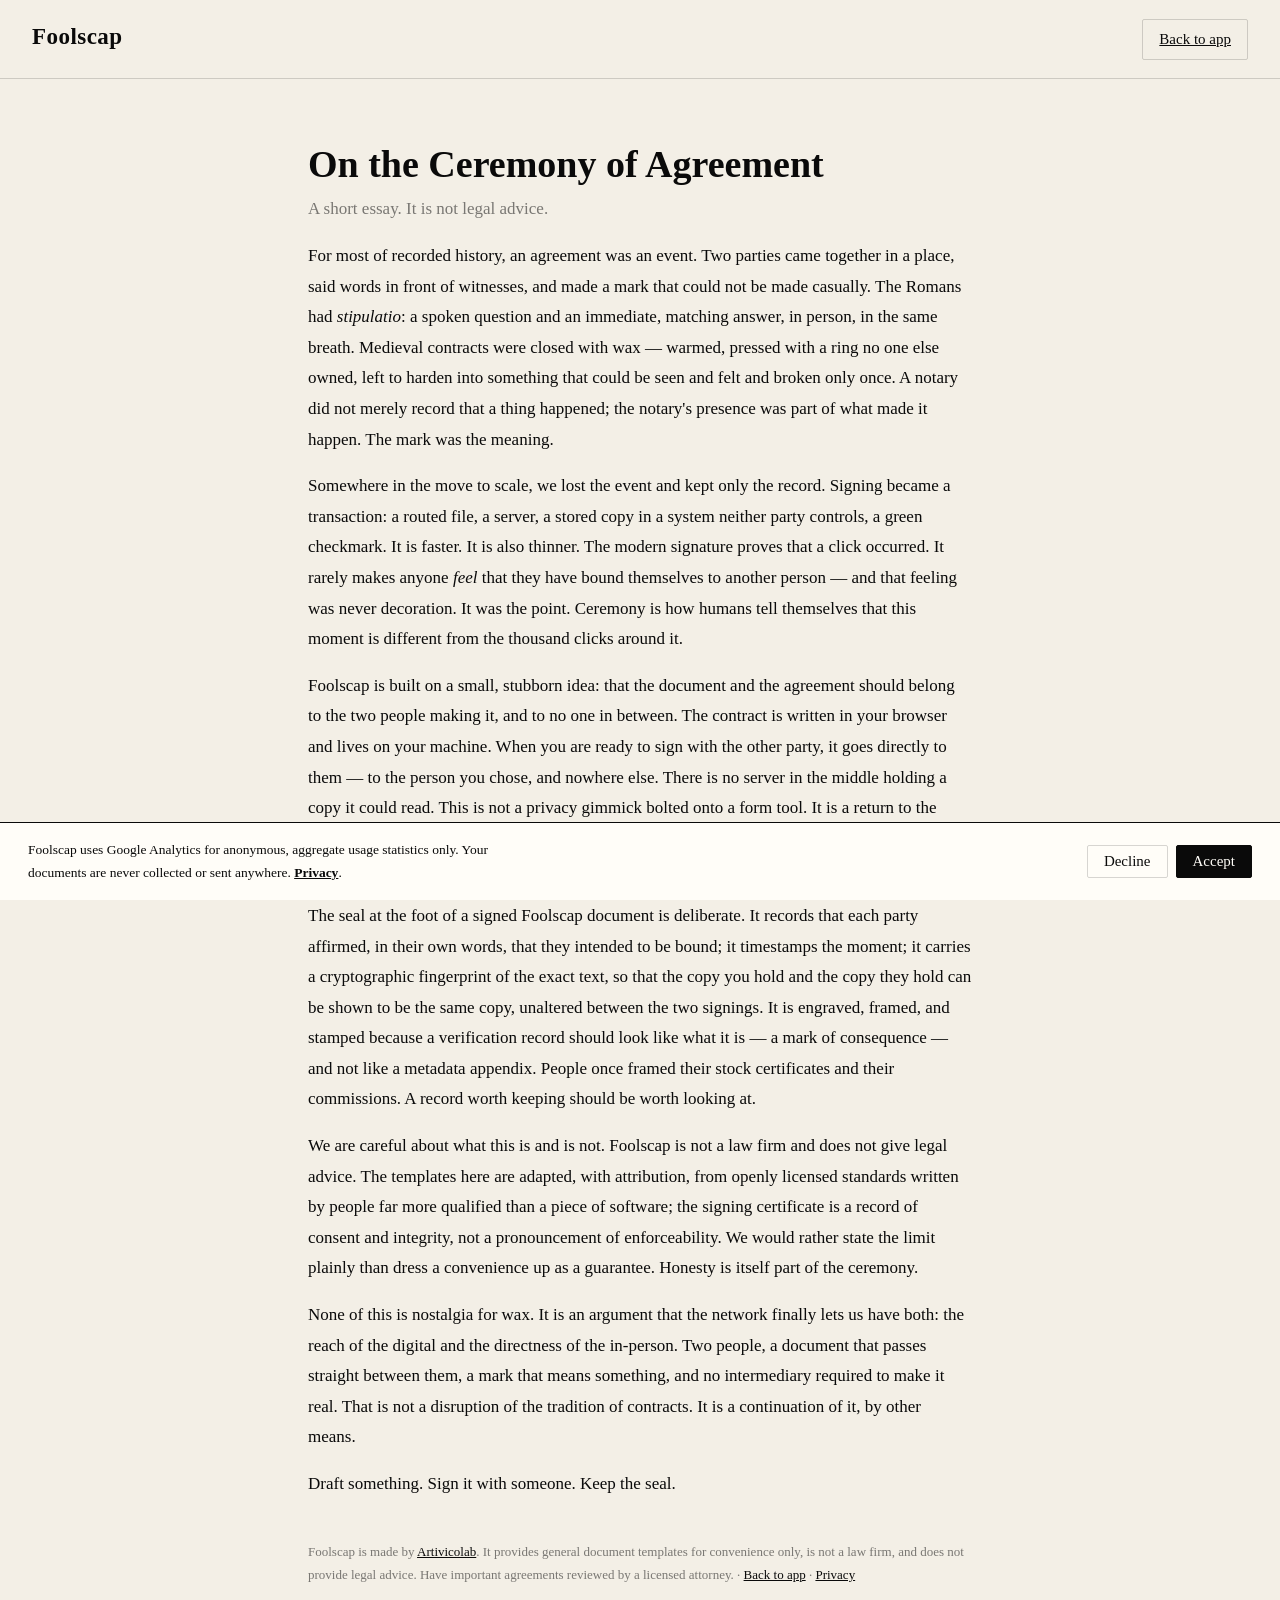
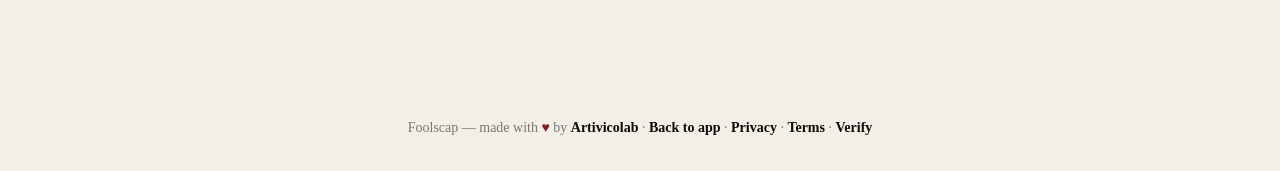
==== about.html @ e0a0ef0a "Initial commit: Foolscap serverless contract builder + P2P live signing Static, no-build, no-depende" ====
<!doctype html>
<html lang="en" class="no-js">
<head>
<meta charset="utf-8">
<meta name="viewport" content="width=device-width, initial-scale=1">
<script>document.documentElement.classList.replace('no-js','js')</script>
<title>On the Ceremony of Agreement — Foolscap</title>
<meta name="description" content="An essay on contracts as ceremony — from wax seals and notarial marks to a signature that passes directly between two people.">
<link rel="stylesheet" href="css/style.css">
<!-- Google Analytics 4. Replace G-XXXXXXXXXX with your real Measurement ID. -->
<script async src="https://www.googletagmanager.com/gtag/js?id=G-XXXXXXXXXX"></script>
<script>
window.dataLayer = window.dataLayer || [];
function gtag(){ dataLayer.push(arguments); }
gtag('js', new Date());
gtag('consent', 'default', { analytics_storage: 'denied' });
try { if (localStorage.getItem('foolscap:consent') === 'granted') gtag('consent', 'update', { analytics_storage: 'granted' }); } catch (e) {}
gtag('config', 'G-XXXXXXXXXX', { anonymize_ip: true });
</script>
<script src="js/consent.js" defer></script>
</head>
<body>

<header class="topbar">
  <a class="logo" href="index.html">Foolscap</a>
  <nav class="topnav">
    <a class="btn" href="index.html">Back to app</a>
  </nav>
</header>

<main class="legal">
  <h1>On the Ceremony of Agreement</h1>
  <p class="muted">A short essay. It is not legal advice.</p>

  <p>For most of recorded history, an agreement was an event. Two parties came together in a place, said words in front of witnesses, and made a mark that could not be made casually. The Romans had <em>stipulatio</em>: a spoken question and an immediate, matching answer, in person, in the same breath. Medieval contracts were closed with wax — warmed, pressed with a ring no one else owned, left to harden into something that could be seen and felt and broken only once. A notary did not merely record that a thing happened; the notary's presence was part of what made it happen. The mark was the meaning.</p>

  <p>Somewhere in the move to scale, we lost the event and kept only the record. Signing became a transaction: a routed file, a server, a stored copy in a system neither party controls, a green checkmark. It is faster. It is also thinner. The modern signature proves that a click occurred. It rarely makes anyone <em>feel</em> that they have bound themselves to another person — and that feeling was never decoration. It was the point. Ceremony is how humans tell themselves that this moment is different from the thousand clicks around it.</p>

  <p>Foolscap is built on a small, stubborn idea: that the document and the agreement should belong to the two people making it, and to no one in between. The contract is written in your browser and lives on your machine. When you are ready to sign with the other party, it goes directly to them — to the person you chose, and nowhere else. There is no server in the middle holding a copy it could read. This is not a privacy gimmick bolted onto a form tool. It is a return to the older shape of the thing: an agreement is between the parties, witnessed by the parties, kept by the parties.</p>

  <p>The seal at the foot of a signed Foolscap document is deliberate. It records that each party affirmed, in their own words, that they intended to be bound; it timestamps the moment; it carries a cryptographic fingerprint of the exact text, so that the copy you hold and the copy they hold can be shown to be the same copy, unaltered between the two signings. It is engraved, framed, and stamped because a verification record should look like what it is — a mark of consequence — and not like a metadata appendix. People once framed their stock certificates and their commissions. A record worth keeping should be worth looking at.</p>

  <p>We are careful about what this is and is not. Foolscap is not a law firm and does not give legal advice. The templates here are adapted, with attribution, from openly licensed standards written by people far more qualified than a piece of software; the signing certificate is a record of consent and integrity, not a pronouncement of enforceability. We would rather state the limit plainly than dress a convenience up as a guarantee. Honesty is itself part of the ceremony.</p>

  <p>None of this is nostalgia for wax. It is an argument that the network finally lets us have both: the reach of the digital and the directness of the in-person. Two people, a document that passes straight between them, a mark that means something, and no intermediary required to make it real. That is not a disruption of the tradition of contracts. It is a continuation of it, by other means.</p>

  <p>Draft something. Sign it with someone. Keep the seal.</p>

  <p class="muted" style="font-size:13px;margin-top:40px">Foolscap is made by <a href="https://artivicolab.com" target="_blank" rel="noopener noreferrer">Artivicolab</a>. It provides general document templates for convenience only, is not a law firm, and does not provide legal advice. Have important agreements reviewed by a licensed attorney. · <a href="index.html">Back to app</a> · <a href="privacy.html">Privacy</a></p>
</main>

<footer class="sitefoot">
  <p class="madeby">Foolscap — made with <span class="heart" aria-hidden="true">♥</span> by <a href="https://artivicolab.com" target="_blank" rel="noopener noreferrer">Artivicolab</a> · <a href="index.html">Back to app</a> · <a href="privacy.html">Privacy</a>  · <a href="terms.html">Terms</a> · <a href="verify.html">Verify</a></p>
</footer>
</body>
</html>
---- css/style.css ----
/* Foolscap — a ceremony that produces a document.
   Design system: serif everywhere, near-black on warm off-white, ONE accent
   (the seal) and nothing else, weight in the motion. Restraint as the language. */

:root {
  --paper: #fffdf8;          /* the sheet */
  --bg: #f3efe6;             /* around the sheet */
  --ink: #0a0a0a;            /* near-pure black */
  --muted: rgba(10, 10, 9, 0.52);
  --faint: rgba(10, 10, 9, 0.30);
  --line: rgba(10, 10, 9, 0.16);
  --seal: #7c1f1f;           /* the ONE accent — used only on the seal */
  --field: rgba(10, 10, 9, 0.045);

  /* Serif is the system. Sans/mono only for tabular + technical marks. */
  --serif: "Iowan Old Style", "Hoefler Text", "Sorts Mill Goudy", "Times New Roman", Georgia, serif;
  --mono: "SFMono-Regular", ui-monospace, Menlo, "Liberation Mono", monospace;

  /* Weight, not bounce. Like closing the cover of a book. */
  --ease-heavy: cubic-bezier(0.16, 1, 0.3, 1);
  --slow: 720ms;
}

* { box-sizing: border-box; }
[hidden] { display: none !important; }

/* Scrollbars in the editorial monochrome theme — thin, inky, unobtrusive. */
* { scrollbar-width: thin; scrollbar-color: rgba(10, 10, 9, 0.3) transparent; }
::-webkit-scrollbar { width: 11px; height: 11px; }
::-webkit-scrollbar-track { background: transparent; }
::-webkit-scrollbar-thumb {
  background: rgba(10, 10, 9, 0.24);
  border: 3px solid var(--bg);
  border-radius: 999px;
  background-clip: padding-box;
}
::-webkit-scrollbar-thumb:hover { background: rgba(10, 10, 9, 0.45); }
::-webkit-scrollbar-corner { background: transparent; }

html { background: var(--bg); min-height: 100%; }
html, body { margin: 0; padding: 0; }

body {
  background: var(--bg);
  color: var(--ink);
  font-family: var(--serif);
  font-size: 17px;
  line-height: 1.65;
  -webkit-font-smoothing: antialiased;
  text-rendering: optimizeLegibility;
  display: flex;
  flex-direction: column;
  min-height: 100dvh;
}
.topbar, .sitefoot { flex: none; }
.picker { flex: 1 0 auto; }

/* No-JS */
html.no-js .topnav,
html.no-js #picker,
html.no-js #builder,
html.no-js #draftsPanel,
html.no-js #sessionPanel,
html.no-js #scrim { display: none !important; }
.noscript-screen { flex: 1 0 auto; max-width: 560px; margin: 72px auto; padding: 0 24px; }
.noscript-screen h1 { font-size: 30px; margin: 0 0 14px; }
.noscript-screen p { color: var(--muted); }

/* Topbar */
.topbar {
  display: flex;
  align-items: baseline;
  justify-content: space-between;
  padding: 18px 32px;
  border-bottom: 1px solid var(--line);
  background: var(--bg);
}
.logo {
  font-family: var(--serif);
  font-size: 23px;
  font-weight: 600;
  letter-spacing: 0.02em;
  color: var(--ink);
  text-decoration: none;
}
.topnav { display: flex; gap: 6px; align-items: center; }

/* Buttons — serif, quiet, ink. No fills except the primary. */
.btn {
  font-family: var(--serif);
  font-size: 15px;
  padding: 7px 16px;
  border-radius: 2px;
  border: 1px solid var(--line);
  background: transparent;
  color: var(--ink);
  cursor: pointer;
  transition: border-color var(--slow) var(--ease-heavy),
              background var(--slow) var(--ease-heavy),
              color var(--slow) var(--ease-heavy);
}
.btn:hover { border-color: var(--ink); }
.btn-primary { background: var(--ink); color: var(--paper); border-color: var(--ink); }
.btn-primary:hover { background: #000; }
.btn-ghost { border-color: transparent; color: var(--muted); }
.btn-ghost:hover { color: var(--ink); }
.muted { color: var(--muted); }

/* Picker */
.picker { max-width: 1320px; margin: 0 auto; padding: 80px 40px; }
.picker-intro h1 {
  font-size: 46px;
  font-weight: 600;
  line-height: 1.12;
  letter-spacing: -0.012em;
  margin: 0 0 16px;
  max-width: 16ch;
}
.picker-intro p { color: var(--muted); margin: 0 0 52px; font-size: 19px; max-width: 56ch; }
.doc-grid { display: grid; grid-template-columns: repeat(4, 1fr); gap: 1px; background: var(--line); border: 1px solid var(--line); }
@media (max-width: 1080px) { .doc-grid { grid-template-columns: repeat(2, 1fr); } }
@media (max-width: 620px) { .doc-grid { grid-template-columns: 1fr; } }
.doc-card {
  text-align: left;
  display: flex;
  flex-direction: column;
  gap: 8px;
  padding: 26px 24px;
  background: var(--bg);
  border: 0;
  cursor: pointer;
  font-family: var(--serif);
  transition: background var(--slow) var(--ease-heavy);
}
.doc-card:hover { background: var(--paper); }
.doc-card-upload { box-shadow: inset 0 0 0 1px var(--faint); }
.doc-card-upload .doc-name::after { content: " ＋"; color: var(--faint); }

.own-tools { margin-bottom: 22px; }
.own-doc { white-space: pre-wrap; min-height: 52vh; outline: none; }
.own-doc:empty::before { content: attr(data-ph); color: var(--muted); font-style: italic; }
.doc-canvas.locked .own-doc { min-height: 0; }
@media print { .own-tools { display: none; } .own-doc { min-height: 0; } }
.doc-cat { font-size: 12px; letter-spacing: 0.16em; text-transform: uppercase; color: var(--faint); }
.doc-name { font-size: 22px; font-weight: 600; }
.doc-blurb { color: var(--muted); font-size: 15px; }

/* Builder = a single canvas. The contract IS the form. */
.builder { flex: 1 1 auto; display: flex; flex-direction: column; min-height: 0; }
/* Compact doc title + progress, now living in the fixed footer (left side). */
.canvas-meta { min-width: 0; }
.canvas-meta h2 {
  font-size: 15px; font-weight: 600; margin: 0;
  white-space: nowrap; overflow: hidden; text-overflow: ellipsis;
}
.canvas-meta p { margin: 1px 0 0; font-size: 12px; color: var(--muted); }

.sheet { flex: 1 1 auto; overflow-y: auto; min-height: 0; padding: 40px 24px 96px; }

/* Fixed footer: Save / Send / Print, pinned to the bottom of the screen and
   always visible while the document scrolls. Lives inside #builder, so it is
   absent on the home screen and hidden in print. The .sheet has matching
   bottom padding so nothing is ever hidden behind it. */
.action-bar {
  position: fixed;
  left: 0;
  right: 0;
  bottom: 0;
  z-index: 15;
  display: flex;
  align-items: center;
  justify-content: space-between;
  gap: 16px;
  padding: 10px 24px;
  border-top: 1px solid var(--line);
  background: var(--bg);
}
.action-buttons { display: flex; gap: 8px; flex: none; }
@media (max-width: 760px) {
  .action-bar { padding: 10px 14px; flex-wrap: wrap; gap: 8px; }
  .canvas-meta { flex: 1 1 100%; }
  .action-buttons { width: 100%; }
  .action-buttons .btn { flex: 1; }
}
.doc-canvas {
  background: var(--paper);
  max-width: 760px;
  margin: 0 auto;
  padding: 84px 92px;
  border: 1px solid var(--line);
  box-shadow: 0 1px 0 rgba(0,0,0,0.04), 0 24px 60px -28px rgba(0,0,0,0.30);
  font-size: 17px;
  line-height: 1.85;
  transition: filter var(--slow) var(--ease-heavy), opacity var(--slow) var(--ease-heavy);
}
.doc-canvas h1 { font-size: 27px; font-weight: 600; text-align: center; letter-spacing: 0.02em; margin: 0 0 36px; }
.doc-canvas h2 { font-size: 18px; font-weight: 600; margin: 32px 0 10px; }
.doc-canvas p { margin: 0 0 14px; }
.doc-canvas .fineprint {
  margin-top: 40px;
  padding-top: 12px;
  border-top: 1px solid var(--line);
  font-size: 10.5px;
  line-height: 1.5;
  color: var(--faint);
}
.doc-canvas .fineprint a { color: var(--faint); }

/* Inline fields — the placeholders ARE the inputs. No boxes. */
.fld {
  /* inline-block + min-width so an EMPTY field still has a click target and
     the caret can land (empty inline contenteditable collapses to 0 width). */
  display: inline-block;
  min-width: 7ch;
  max-width: 100%;
  white-space: pre-wrap;
  vertical-align: baseline;
  border-bottom: 1px dotted var(--faint);
  padding: 0 1px;
  outline: none;
  cursor: text;
  transition: background var(--slow) var(--ease-heavy), border-color var(--slow) var(--ease-heavy);
}
.fld:hover { background: var(--field); }
.fld:focus { border-bottom: 1px solid var(--ink); background: var(--field); }
/* Screen-only marker so you can scan back to what YOU typed (filled fields)
   vs. the document prose, and tell it apart from empty placeholders. This is
   NEVER printed — the @media print block strips it. */
.fld:not(.empty),
.sigfield:not(.empty) {
  background: rgba(10, 10, 9, 0.055);
  border-bottom: 1px solid var(--faint);
  border-radius: 2px;
}
.fld:not(.empty):hover,
.fld:not(.empty):focus,
.sigfield:not(.empty):hover { background: rgba(10, 10, 9, 0.10); }
.fld-select { background: rgba(10, 10, 9, 0.055); border-radius: 2px; }
.fld.empty::before {
  content: attr(data-label);
  color: var(--muted);
  font-style: italic;
  pointer-events: none; /* clicking the placeholder still focuses the field */
}
.fld.empty:focus::before { content: ""; }
.doc-canvas.locked .fld { min-width: 0; }

/* Signature field — a click target that opens the draw/type pad */
.sigfield {
  font: inherit;
  color: inherit;
  background: transparent;
  border: 0;
  border-bottom: 1px solid var(--faint);
  padding: 0 4px 2px;
  min-width: 16ch;
  cursor: pointer;
  vertical-align: bottom;
  line-height: 1;
}
.sigfield:hover { background: var(--field); }
.sigfield.empty::before {
  content: "✎ " attr(data-label);
  color: var(--muted);
  font-style: italic;
  font-size: 0.85em;
}
.sigimg { height: 44px; width: auto; max-width: 100%; vertical-align: bottom; }
.sigtype {
  font-family: "Snell Roundhand", "Apple Chancery", "Segoe Script", "Brush Script MT", cursive;
  font-size: 1.5em;
  line-height: 1;
}
.sigblank { letter-spacing: 1px; color: var(--faint); }
/* Locked / print: no button chrome, just the mark (or a blank rule) */
.doc-canvas.locked .sigfield { pointer-events: none; background: transparent; border-bottom: 1px solid var(--faint); min-width: 16ch; padding: 0 2px 2px; }
.doc-canvas.locked .sigfield.empty::before { content: ""; }

/* Signature pad */
.sigpad-overlay {
  position: fixed; inset: 0; z-index: 40;
  background: rgba(10,10,9,0.5);
  display: flex; align-items: center; justify-content: center;
  padding: 20px;
}
.sigpad {
  background: var(--paper);
  border: 1px solid var(--ink);
  max-width: 560px; width: 100%;
  padding: 22px;
}
.sigpad-head { display: flex; align-items: center; justify-content: space-between; gap: 12px; margin-bottom: 14px; }
.sigpad-head strong { font-size: 16px; }
.sigpad-tabs { display: flex; gap: 6px; }
.sigpad-tab { font-size: 13px; padding: 5px 12px; }
.sigpad-tab.is-on { background: var(--ink); color: var(--paper); border-color: var(--ink); }
.sigpad-canvas {
  width: 100%; height: 180px; display: block;
  background: #fff;
  border: 1px dashed var(--line);
  touch-action: none; cursor: crosshair;
}
.sigpad-typed {
  width: 100%; height: 180px;
  font-family: "Snell Roundhand", "Apple Chancery", "Segoe Script", cursive;
  font-size: 34px; text-align: center;
}
.sigpad-hint { margin: 8px 0 0; }
.sigpad-actions { display: flex; justify-content: flex-end; gap: 8px; margin-top: 16px; }
@media print { .sigpad-overlay { display: none !important; } }
.fld-select {
  font: inherit;
  color: inherit;
  background: var(--field);
  border: 0;
  border-bottom: 1px solid var(--faint);
  padding: 0 2px;
  cursor: pointer;
  /* Sit inline within the sentence, size to content, never overflow the page */
  display: inline;
  width: auto;
  max-width: 100%;
  vertical-align: baseline;
  -webkit-appearance: menulist;
  appearance: menulist;
  white-space: normal;
}
/* nowrap keeps the dropdown and its trailing "." on the same line so the
   period is never orphaned below a long option. */
.sel { display: inline; white-space: nowrap; }
.sel-punct { white-space: normal; }
/* The plain-text twin of a select: hidden while editing, shown (as ordinary
   sentence text) when the doc is locked for signing or printed — so the PDF
   never shows a form box or dropdown arrow. The twin already contains the
   punctuation, so the on-screen .sel-punct is hidden in those states. */
.sel-val { display: none; }
.doc-canvas.locked .fld-select,
.doc-canvas.locked .sel-punct { display: none; }
.doc-canvas.locked .sel-val { display: inline; }
.doc-canvas.locked .fld { border-bottom: 0; background: transparent; cursor: default; pointer-events: none; }
.doc-canvas.locked .fld.empty::before { font-style: normal; color: var(--ink); }

/* Drawer (drafts + signing) */
.scrim { position: fixed; inset: 0; background: rgba(10,10,9,0.42); z-index: 20; }
.drawer {
  position: fixed; top: 0; right: 0;
  width: min(440px, 92vw); height: 100vh;
  background: var(--bg);
  border-left: 1px solid var(--line);
  z-index: 21; padding: 28px; overflow-y: auto;
}
.drawer-head { display: flex; justify-content: space-between; align-items: center; margin-bottom: 20px; }
.drawer-head h2 { font-size: 22px; font-weight: 600; margin: 0; }
.drafts-list { list-style: none; margin: 0; padding: 0; display: flex; flex-direction: column; gap: 6px; }
.drafts-list li { display: flex; align-items: center; gap: 8px; border: 1px solid var(--line); }
.draft-open { flex: 1; text-align: left; background: none; border: 0; cursor: pointer; padding: 12px 14px; display: flex; flex-direction: column; gap: 3px; font-family: var(--serif); color: var(--ink); }
.draft-open strong { font-size: 16px; font-weight: 600; }
.draft-open .muted { font-size: 13px; }

.session-badge { align-self: center; font-size: 13px; color: var(--ink); white-space: nowrap; }
.session-badge[data-state="connected"]::first-letter { color: var(--seal); }
.session-badge[data-state="failed"],
.session-badge[data-state="disconnected"],
.session-badge[data-state="closed"] { color: var(--muted); }
.session-body { display: flex; flex-direction: column; gap: 12px; font-size: 15px; }
.session-roles { display: flex; flex-direction: column; gap: 10px; margin-top: 6px; }
.session-step { font-size: 14px; font-weight: 600; margin: 8px 0 0; }
.session-code {
  width: 100%; font-family: var(--mono); font-size: 12px;
  padding: 10px; border: 1px solid var(--line); border-radius: 2px;
  background: var(--paper); color: var(--ink); resize: vertical;
}
.small { font-size: 13px; }
/* Upfront expectation-setting callout at the live-signing gate. */
.session-note {
  font-size: 13px;
  line-height: 1.55;
  color: var(--ink);
  background: var(--paper);
  border: 1px solid var(--ink);
  border-left: 3px solid var(--seal);
  padding: 12px 14px;
  margin: 14px 0;
}
.session-note strong { font-weight: 700; }
.session-ok { color: var(--ink); font-weight: 600; font-size: 14px; }
/* Error banner at the TOP of the panel */
.session-error {
  color: var(--seal);
  font-size: 13px;
  font-weight: 600;
  margin: 0 0 14px;
  padding: 9px 11px;
  border: 1px solid var(--seal);
  border-radius: 2px;
  background: rgba(124, 31, 31, 0.07);
}
/* The offending field lights up */
.input-error,
.input-error.session-code {
  border-color: var(--seal) !important;
  box-shadow: 0 0 0 2px rgba(124, 31, 31, 0.2);
}
button.input-error {
  outline: 2px solid var(--seal);
  outline-offset: 1px;
}
.consent-row.input-error {
  border: 1px solid var(--seal);
  border-radius: 2px;
  padding: 6px 8px;
  background: rgba(124, 31, 31, 0.07);
}
.consent-row { display: flex; gap: 9px; align-items: flex-start; font-size: 13px; line-height: 1.5; margin: 6px 0 2px; }
.consent-row input { margin-top: 3px; flex: none; accent-color: var(--ink); }

/* ---- The Electronic Signing Certificate — a designed artifact ---- */
.verify-record {
  position: relative;
  max-width: 760px;
  margin: 30px auto 0;
  padding: 40px 56px 48px;
  color: var(--ink);
  /* Pre-rendered guilloche + double-rule frame. CSS gradients moiré into an
     unreadable dark mesh at print DPI; a raster does not. The image carries
     the frame, so no CSS border/outline here. print-color-adjust keeps it
     when the browser would otherwise strip backgrounds for printing. */
  background: var(--paper) url("../certificate-bg.jpg") center / 100% 100% no-repeat;
  -webkit-print-color-adjust: exact;
  print-color-adjust: exact;
  opacity: 0;
  transform: translateY(10px);
  animation: seal-rise var(--slow) var(--ease-heavy) forwards;
}
@keyframes seal-rise { to { opacity: 1; transform: none; } }
.verify-record h2 {
  font-family: var(--serif);
  font-size: 15px;
  letter-spacing: 0.26em;
  text-transform: uppercase;
  text-align: center;
  margin: 0 0 6px;
}
.verify-record p {
  font-family: var(--mono);
  font-size: 11.5px;
  line-height: 1.7;
  color: var(--ink);
  margin: 0 0 14px;
  text-align: center;
}
.verify-record p:first-of-type { font-family: var(--serif); font-size: 12.5px; color: var(--muted); max-width: 60ch; margin-inline: auto; }
/* Emphasis tier — the Result + Identity verdicts. A heavier serif band,
   ruled top and bottom, so the eye lands on the conclusion first instead of
   it sitting at the same weight as the mono technical metadata. Monochrome
   per the design system; the oxblood accent only on the broken state. */
.verify-record .callout {
  font-family: var(--serif);
  font-size: 14px;
  font-weight: 700;
  line-height: 1.5;
  color: var(--ink);
  text-align: center;
  letter-spacing: 0.01em;
  max-width: 64ch;
  margin: 18px auto;
  padding: 9px 0;
  border-top: 1px solid var(--ink);
  border-bottom: 1px solid var(--ink);
}
.verify-record.is-broken .callout { color: var(--seal); border-color: var(--seal); }
/* the wax seal */
.verify-record::after {
  content: "";
  position: absolute;
  top: -36px; left: 50%;
  width: 82px; height: 82px;
  transform: translateX(-50%) scale(0.4);
  border-radius: 50%;
  /* border-radius clips the square JPG to the seal's circle (hides its
     corners); the image already carries its own cream rim. */
  background: var(--paper) url("../wax-seal.jpg") center / cover no-repeat;
  -webkit-print-color-adjust: exact;
  print-color-adjust: exact;
  opacity: 0;
}
.verify-record.is-sealed::after {
  animation: seal-stamp var(--slow) var(--ease-heavy) 180ms forwards;
}
@keyframes seal-stamp {
  0% { opacity: 0; transform: translateX(-50%) scale(0.4) rotate(-12deg); }
  60% { opacity: 1; }
  100% { opacity: 1; transform: translateX(-50%) scale(1) rotate(0deg); }
}
/* No CSS frame now (the image carries it), so flag a broken match with an
   inset oxblood outline over the artwork. */
.verify-record.is-broken { outline: 2px solid var(--seal); outline-offset: -7px; }
.verify-record.is-broken p:last-of-type { color: var(--seal); font-weight: 700; }

/* Choreography — when sealed, the document settles with weight */
.builder.sealed .doc-canvas { filter: grayscale(0.12) contrast(0.99); }

/* Footer / brand */
.sitefoot { max-width: 1000px; margin: 0 auto; padding: 32px; text-align: center; }
/* When the builder (with its fixed action bar) is on screen, give the site
   footer extra bottom clearance so its content is never hidden behind the
   bar. Scoped so the home/picker doesn't get the empty gap. */
#builder:not([hidden]) ~ .sitefoot { padding-bottom: 96px; }
.disclaimer { color: var(--muted); font-size: 12px; line-height: 1.55; max-width: 70ch; margin-inline: auto; }
.brand { display: flex; flex-direction: column; align-items: center; gap: 8px; margin-bottom: 20px; }
.madeby { margin: 2px 0 0; font-size: 14px; color: var(--muted); }
.madeby a { color: var(--ink); font-weight: 600; text-decoration: none; }
.madeby a:hover { text-decoration: underline; }
.analytics-note { font-size: 12px; margin-top: 12px; }
.analytics-note a { color: var(--ink); font-weight: 600; }
.contact-btn { font-size: 13px; }

.heart { display: inline-block; color: var(--seal); animation: heart-beat 1s ease-in-out infinite; }
@keyframes heart-beat { 0%,100% { transform: scale(1); } 15% { transform: scale(1.3); } 30% { transform: scale(1); } 45% { transform: scale(1.16); } }

.gavel { position: relative; display: inline-block; width: 56px; height: 46px; }
.gavel-block { position: absolute; left: 13px; bottom: 0; width: 32px; height: 6px; background: var(--ink); }
.gavel-arm { position: absolute; left: 24px; bottom: 6px; width: 6px; height: 28px; background: var(--ink); transform-origin: 50% 100%; animation: gavel-swing 1.15s var(--ease-heavy) infinite; }
.gavel-head { position: absolute; top: -6px; left: 50%; width: 26px; height: 13px; margin-left: -13px; background: var(--ink); }
@keyframes gavel-swing { 0% { transform: rotate(-40deg);} 28% { transform: rotate(12deg);} 36% { transform: rotate(7deg);} 48% { transform: rotate(-16deg);} 72% { transform: rotate(-32deg);} 100% { transform: rotate(-40deg);} }
.spark { position: absolute; left: 32px; bottom: 9px; font-size: 11px; color: var(--seal); opacity: 0; pointer-events: none; animation: spark-fly 1.15s linear infinite; }
.spark-1 { --tx:-24px;--ty:-28px; } .spark-2 { --tx:1px;--ty:-36px; } .spark-3 { --tx:26px;--ty:-25px; }
.spark-4 { --tx:-32px;--ty:-6px; } .spark-5 { --tx:33px;--ty:-9px; }
@keyframes spark-fly { 0%,26% { opacity:0; transform: translate(0,0) scale(.2);} 32% { opacity:1; transform: translate(0,0) scale(.85);} 100% { opacity:0; transform: translate(var(--tx),var(--ty)) scale(.35) rotate(170deg);} }

/* Document fingerprint stamp — print only, a single in-flow line at the very
   end of the contract. (A true repeating per-page footer with live data needs
   a paged-media library; position:fixed only repeats in Chromium and overlaps
   body text in Firefox, so we don't use it. The fingerprint is also inside the
   signing certificate, so it is still on the signed artifact and verifiable.) */
/* Owner decision (2026-05): the printed CONTRACT carries NO Foolscap metadata
   outside the user's own form — no brand, hash, session, date or URL stamp.
   The document SHA-256 still lives on the certificate page, so nothing
   verifiable is lost. Kept hidden on screen AND print. */
.pagemark { display: none !important; }
@media print {
  .pagemark { display: none !important; }
}

/* On-site notice shown below the contract — never part of the document/PDF */
.doc-notes {
  display: block;
  max-width: 760px;
  margin: 28px auto 0;
  padding: 18px 22px;
  border: 1px dashed var(--line);
  background: transparent;
  color: var(--muted);
  font-size: 12.5px;
  line-height: 1.6;
}
.doc-notes p { margin: 0 0 9px; }
.doc-notes p:last-child { margin-bottom: 0; }
.doc-notes strong { color: var(--ink); }
.doc-notes a { color: var(--ink); }
.doc-notes-tag {
  text-transform: uppercase;
  letter-spacing: 0.12em;
  font-size: 10.5px;
  color: var(--faint);
}
@media print { .doc-notes { display: none !important; } }

/* GA4 consent banner */
.consent-banner {
  position: fixed;
  left: 0; right: 0; bottom: 0;
  z-index: 30;
  display: flex;
  align-items: center;
  justify-content: space-between;
  gap: 18px;
  flex-wrap: wrap;
  padding: 16px 28px;
  background: var(--paper);
  border-top: 1px solid var(--ink);
  font-size: 13.5px;
}
.consent-banner p { margin: 0; max-width: 70ch; color: var(--ink); }
.consent-banner a { color: var(--ink); font-weight: 600; }
.consent-actions { display: flex; gap: 8px; flex: none; }
@media (max-width: 620px) {
  .consent-banner { padding: 14px 18px; }
  .consent-actions { width: 100%; }
  .consent-actions .btn { flex: 1; }
}
@media print { .consent-banner { display: none !important; } }

/* Legal / manifesto pages */
.legal { flex: 1 0 auto; max-width: 720px; margin: 0 auto; padding: 64px 28px 80px; }
.legal h1 { font-size: 38px; font-weight: 600; line-height: 1.15; margin: 0 0 8px; }
.legal h2 { font-size: 22px; font-weight: 600; margin: 36px 0 10px; }
.legal p { margin: 0 0 16px; font-size: 17px; line-height: 1.8; }
.legal a { color: var(--ink); }
.legal code { font-family: var(--mono); font-size: 13px; background: var(--field); padding: 1px 5px; }

@media (max-width: 760px) {
  .topbar { padding: 14px 18px; flex-wrap: wrap; gap: 8px; }
  .picker { padding: 56px 20px; }
  .picker-intro h1 { font-size: 34px; }
  .canvas-bar { padding: 14px 18px; flex-wrap: wrap; }
  .sheet { padding: 24px 12px 150px; } /* clears the taller wrapped footer (meta + buttons) */
  #builder:not([hidden]) ~ .sitefoot { padding-bottom: 172px; } /* taller wrapped bar */
  .doc-canvas { padding: 40px 26px; }
  .verify-record { padding: 32px 24px 40px; }
}

@media (prefers-reduced-motion: reduce) {
  .heart, .gavel-arm, .spark,
  .verify-record, .verify-record::after { animation: none; }
  .verify-record { opacity: 1; transform: none; }
  .verify-record.is-sealed::after { opacity: 1; transform: translateX(-50%) scale(1); }
}

/* ---- Print: only the document + its certificate, on clean paper ---- */
/* Margin on @page repeats on EVERY printed page (including pages 2, 3 … where
   element padding does NOT) — so this, not .doc-canvas padding, is what gives
   continuation pages their whitespace and keeps the browser's page-number /
   footer from crowding the text. */
@page { size: A4; margin: 16mm 14mm; }
@media print {
  .topbar, .canvas-bar, .sitefoot, .drawer, .scrim, .topnav,
  .consent-banner, .action-bar { display: none !important; }
  /* Everything prints pure white & readable — no tint, no guilloche, even if
     "Background graphics" is on. (The colour decoration stays on screen only.) */
  html, body, .sheet, .doc-canvas, .own-doc {
    background: #fff !important;
    background-image: none !important;
  }
  .builder { display: block; }
  .sheet { padding: 0; overflow: visible; }
  .doc-canvas {
    box-shadow: none; border: 0; max-width: none;
    /* No element padding — the @page margin (which repeats per page) owns the
       whitespace, so page 1 and pages 2+ are identical. A little bottom only. */
    padding: 0 0 6mm;
    filter: none !important; font-size: 12pt; color: #000;
  }
  .doc-canvas h2 { page-break-after: avoid; }
  .doc-canvas p { orphans: 3; widows: 3; }
  .fld { border: 0 !important; background: none !important; }
  .fld.empty::before { color: #000; font-style: normal; }
  .fld-select, .sel-punct { display: none !important; }
  .sel-val { display: inline !important; color: #000; }
  .sigfield {
    border: 0 !important; border-bottom: 1px solid #000 !important;
    background: none !important; min-width: 16ch; padding: 0 2px 2px; color: #000;
  }
  .sigfield.empty::before { content: "" !important; }
  .sigtype { color: #000; }
  .sigimg { filter: none !important; }
  .doc-canvas .fineprint { font-size: 7.5pt; color: #555; margin-top: 26px; }
  /* Certificate: its own fresh A4 page. The pre-rendered guilloche+frame
     raster prints cleanly (no moiré, unlike the old CSS gradients) — kept in
     colour via print-color-adjust; the wax seal raster comes from the base
     ::after rule. */
  .verify-record {
    break-before: page;
    page-break-before: always;
    opacity: 1 !important;
    transform: none !important;
    margin: 0 !important;
    max-width: none !important;
    /* Generous top padding so the (now larger) wax seal sits fully INSIDE the
       box, clear of the page edge, with the heading below it. */
    padding: 28mm 14mm 16mm !important;
    color: #000 !important;
    background: var(--paper) url("../certificate-bg.jpg") center / 100% 100% no-repeat !important;
    border: none !important;
    outline: none !important;
    -webkit-print-color-adjust: exact !important;
    print-color-adjust: exact !important;
  }
  /* Compact so the whole certificate fits one A4 page. */
  .verify-record h2 { font-size: 12pt !important; margin: 0 0 4mm !important; letter-spacing: 0.12em !important; }
  .verify-record p { font-size: 8pt !important; line-height: 1.4 !important; margin: 0 0 2.6mm !important; }
  .verify-record h2, .verify-record p { color: #000 !important; }
  /* The verdict tier stays heavier than the metadata in print too. */
  .verify-record .callout {
    font-size: 10pt !important;
    line-height: 1.35 !important;
    margin: 4mm auto !important;
    padding: 2mm 0 !important;
    color: #000 !important;
    border-color: #000 !important;
  }
  .verify-record.is-broken .callout { color: var(--seal) !important; border-color: var(--seal) !important; }
  /* Stamp the seal in the PDF ONLY when the hashes matched — never on a
     broken or not-yet-signed certificate (the seal must not overclaim). */
  .verify-record.is-sealed::after {
    opacity: 1 !important;
    /* Positive offset INSIDE the box (not the screen's -26px overhang) so the
       full circle prints — never clipped by the page top. */
    top: 5mm !important;
    width: 20mm !important;
    height: 20mm !important;
    transform: translateX(-50%) !important;
    -webkit-print-color-adjust: exact !important;
    print-color-adjust: exact !important;
  }
  /* Keep the "do not rely" warning visible in the PDF too. */
  .verify-record.is-broken {
    outline: 2px solid var(--seal) !important;
    outline-offset: -7px !important;
  }
}
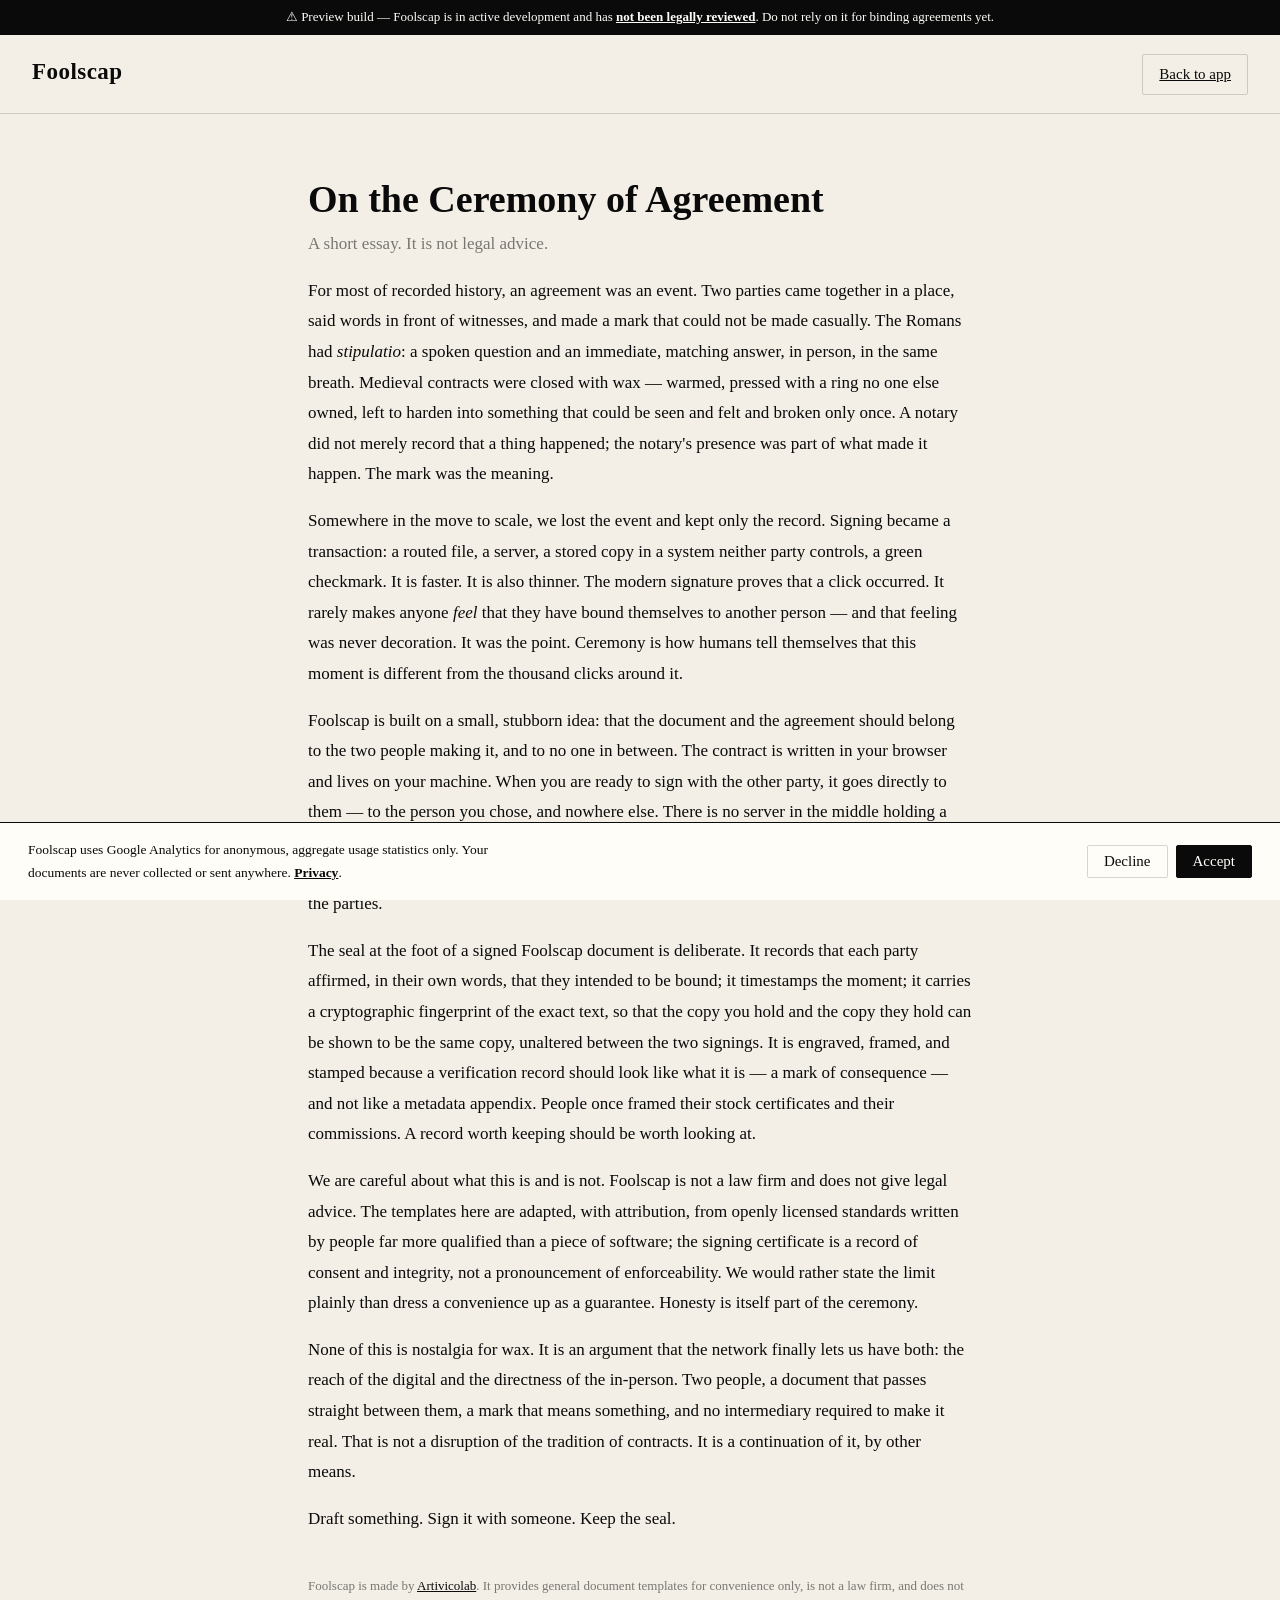
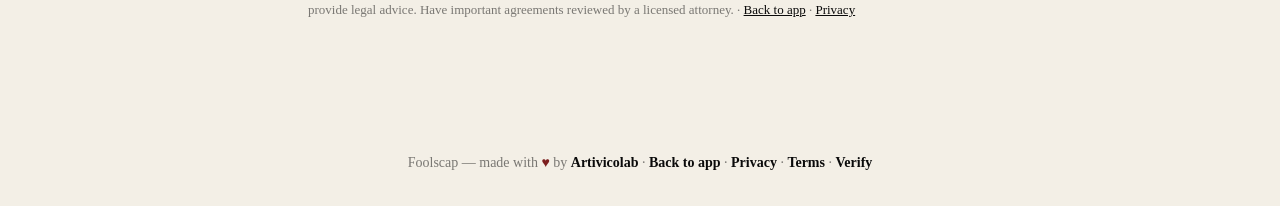
==== commit 9cca23ca: "Add pre-launch 'preview / not legally reviewed' banner site-wide Screen-only (hidden in print) so it" ====
--- a/about.html
+++ b/about.html
@@ -20,6 +20,7 @@
 <script src="js/consent.js" defer></script>
 </head>
 <body>
+<div class="preview-banner" role="alert">⚠ Preview build — Foolscap is in active development and has <strong>not been legally reviewed</strong>. Do not rely on it for binding agreements yet.</div>
 
 <header class="topbar">
   <a class="logo" href="index.html">Foolscap</a>
--- a/css/style.css
+++ b/css/style.css
@@ -52,8 +52,22 @@
   flex-direction: column;
   min-height: 100dvh;
 }
-.topbar, .sitefoot { flex: none; }
+.topbar, .sitefoot, .preview-banner { flex: none; }
 .picker { flex: 1 0 auto; }
+
+/* Pre-launch notice. Monochrome (no extra accent), screen-only — must NEVER
+   print onto a contract or certificate. */
+.preview-banner {
+  background: var(--ink);
+  color: var(--paper);
+  font-family: var(--serif);
+  font-size: 13px;
+  line-height: 1.45;
+  text-align: center;
+  padding: 8px 16px;
+}
+.preview-banner strong { font-weight: 700; text-decoration: underline; }
+@media print { .preview-banner { display: none !important; } }
 
 /* No-JS */
 html.no-js .topnav,
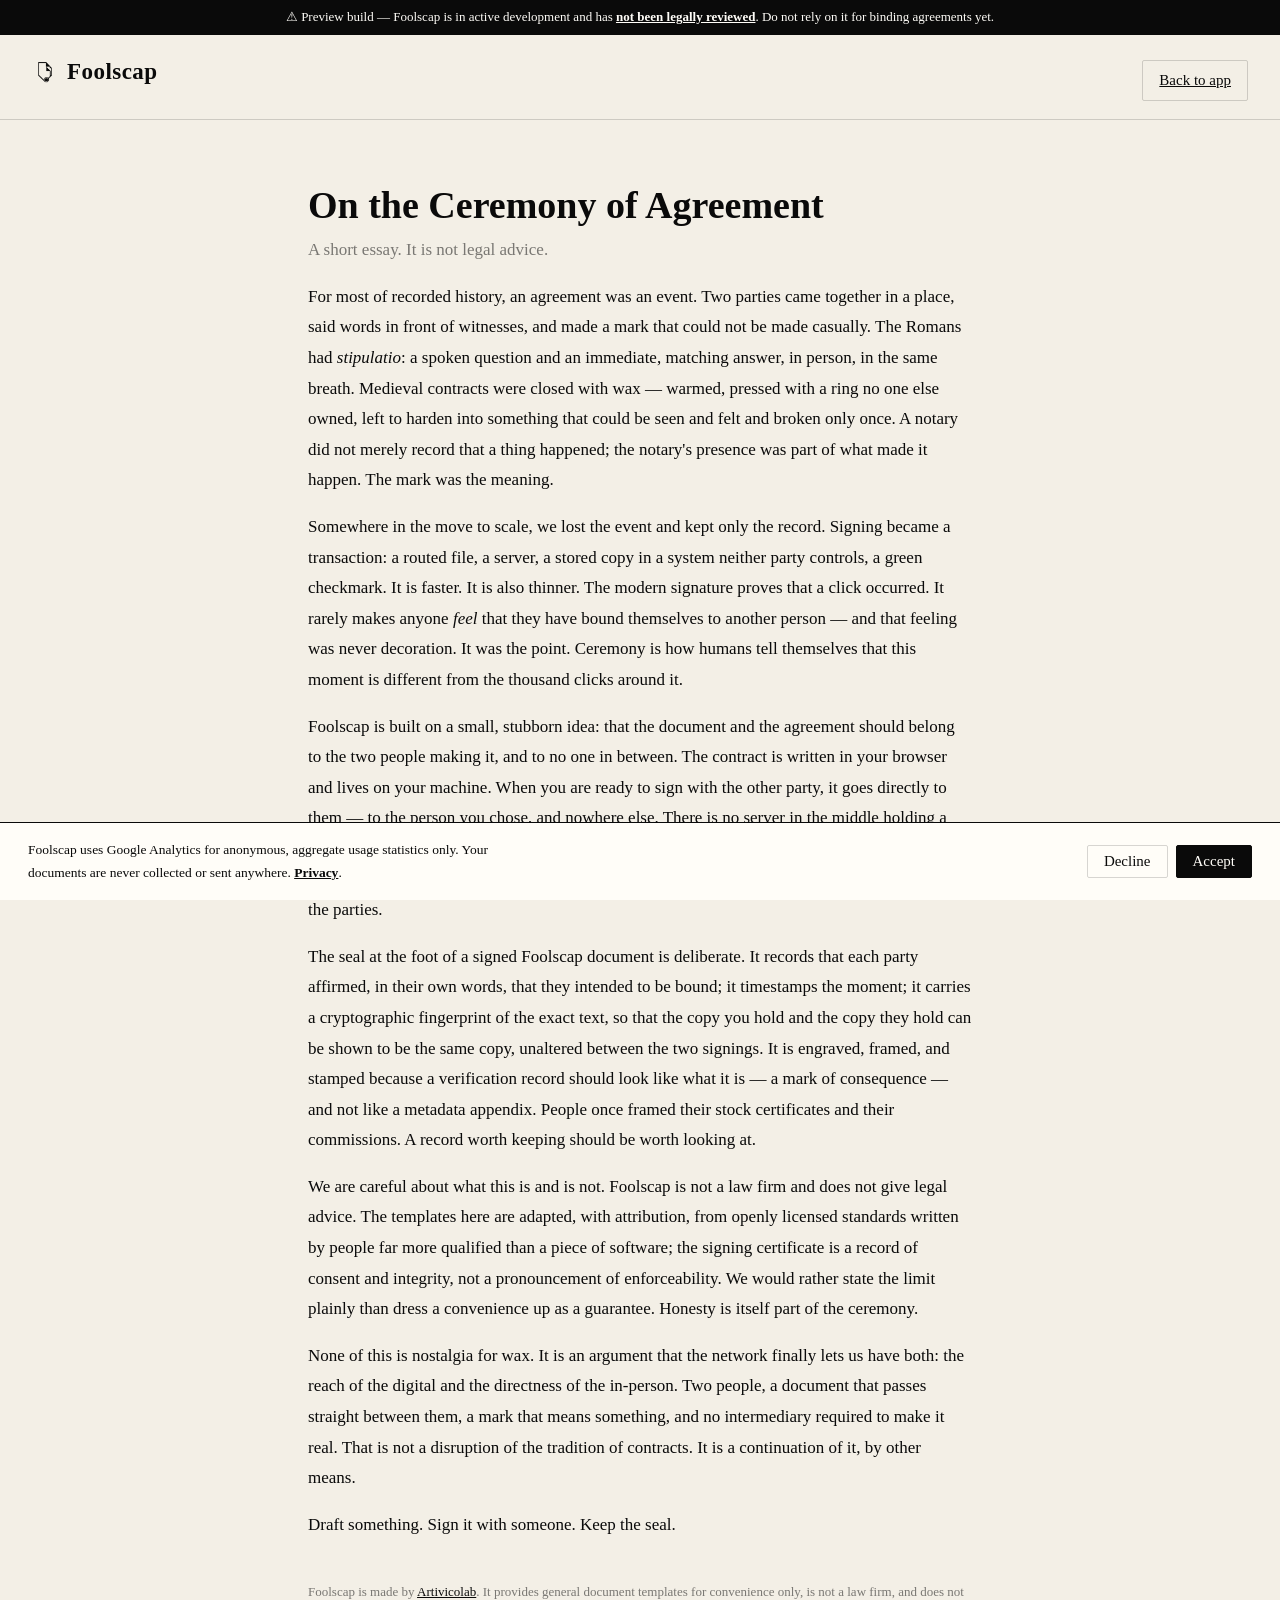
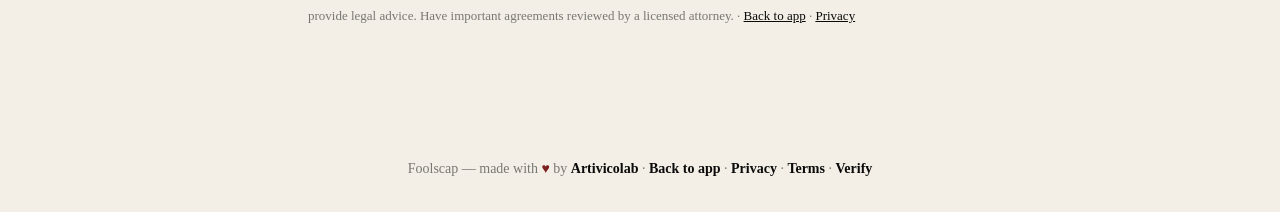
==== commit dfab0ee9: "Add favicon images, robots.txt, and sitemap.xml - Added ms-icon-310x310.png and ms-icon-70x70.png as" ====
--- a/about.html
+++ b/about.html
@@ -6,24 +6,46 @@
 <script>document.documentElement.classList.replace('no-js','js')</script>
 <title>On the Ceremony of Agreement — Foolscap</title>
 <meta name="description" content="An essay on contracts as ceremony — from wax seals and notarial marks to a signature that passes directly between two people.">
+<link rel="canonical" href="https://foolscap.artivicolab.com/about.html">
+<meta name="robots" content="index, follow">
+<meta name="theme-color" content="#0a0a0a">
+<meta property="og:type" content="article">
+<meta property="og:site_name" content="Foolscap">
+<meta property="og:url" content="https://foolscap.artivicolab.com/about.html">
+<meta property="og:title" content="On the Ceremony of Agreement — Foolscap">
+<meta property="og:description" content="An essay on contracts as ceremony — from wax seals and notarial marks to a signature that passes directly between two people.">
+<meta property="og:image" content="https://foolscap.artivicolab.com/wax-seal.jpg">
+<meta name="twitter:card" content="summary">
+<link rel="icon" type="image/png" sizes="32x32" href="favicon-32x32.png">
+<link rel="icon" type="image/png" sizes="16x16" href="favicon-16x16.png">
+<link rel="icon" type="image/png" sizes="96x96" href="favicon-96x96.png">
+<link rel="shortcut icon" href="favicon.ico">
+<link rel="apple-touch-icon" sizes="180x180" href="apple-icon-180x180.png">
+<link rel="apple-touch-icon" sizes="152x152" href="apple-icon-152x152.png">
+<link rel="apple-touch-icon" sizes="120x120" href="apple-icon-120x120.png">
+<link rel="manifest" href="manifest.json">
+<meta name="msapplication-TileColor" content="#fffdf8">
+<meta name="msapplication-TileImage" content="ms-icon-144x144.png">
+<meta name="msapplication-config" content="browserconfig.xml">
 <link rel="stylesheet" href="css/style.css">
-<!-- Google Analytics 4. Replace G-XXXXXXXXXX with your real Measurement ID. -->
-<script async src="https://www.googletagmanager.com/gtag/js?id=G-XXXXXXXXXX"></script>
+<!-- Google Analytics 4 (consent-gated via js/consent.js; off until Accept). Property G-P17MEHGPR0. -->
+<script async src="https://www.googletagmanager.com/gtag/js?id=G-P17MEHGPR0"></script>
 <script>
 window.dataLayer = window.dataLayer || [];
 function gtag(){ dataLayer.push(arguments); }
 gtag('js', new Date());
 gtag('consent', 'default', { analytics_storage: 'denied' });
 try { if (localStorage.getItem('foolscap:consent') === 'granted') gtag('consent', 'update', { analytics_storage: 'granted' }); } catch (e) {}
-gtag('config', 'G-XXXXXXXXXX', { anonymize_ip: true });
+gtag('config', 'G-P17MEHGPR0', { anonymize_ip: true });
 </script>
 <script src="js/consent.js" defer></script>
 </head>
 <body>
 <div class="preview-banner" role="alert">⚠ Preview build — Foolscap is in active development and has <strong>not been legally reviewed</strong>. Do not rely on it for binding agreements yet.</div>
+<noscript><p class="noscript-note">You can read this page without JavaScript. The Foolscap app builds and signs contracts <strong>entirely inside your browser</strong> — that local-only design is the privacy point, and it requires JavaScript. Please enable it to use the app.</p></noscript>
 
 <header class="topbar">
-  <a class="logo" href="index.html">Foolscap</a>
+  <a class="logo" href="index.html"><img src="favicon-96x96.png" alt="" width="26" height="26">Foolscap</a>
   <nav class="topnav">
     <a class="btn" href="index.html">Back to app</a>
   </nav>
--- a/css/style.css
+++ b/css/style.css
@@ -68,6 +68,17 @@
 }
 .preview-banner strong { font-weight: 700; text-decoration: underline; }
 @media print { .preview-banner { display: none !important; } }
+/* Honest no-JS notice for the content pages (they remain readable without
+   JS; only the app needs it). The full app page uses .noscript-screen. */
+.noscript-note {
+  margin: 0;
+  padding: 10px 16px;
+  background: var(--paper);
+  border-bottom: 1px solid var(--line);
+  color: var(--ink);
+  font-size: 13px;
+  text-align: center;
+}
 
 /* No-JS */
 html.no-js .topnav,
@@ -90,6 +101,9 @@
   background: var(--bg);
 }
 .logo {
+  display: inline-flex;
+  align-items: center;
+  gap: 9px;
   font-family: var(--serif);
   font-size: 23px;
   font-weight: 600;
@@ -97,6 +111,7 @@
   color: var(--ink);
   text-decoration: none;
 }
+.logo img { width: 26px; height: 26px; display: block; }
 .topnav { display: flex; gap: 6px; align-items: center; }
 
 /* Buttons — serif, quiet, ink. No fills except the primary. */
@@ -149,6 +164,11 @@
 .doc-card:hover { background: var(--paper); }
 .doc-card-upload { box-shadow: inset 0 0 0 1px var(--faint); }
 .doc-card-upload .doc-name::after { content: " ＋"; color: var(--faint); }
+.doc-card.is-disabled {
+  opacity: 0.5;
+  cursor: not-allowed;
+}
+.doc-card.is-disabled:hover { background: var(--bg); }
 
 .own-tools { margin-bottom: 22px; }
 .own-doc { white-space: pre-wrap; min-height: 52vh; outline: none; }
